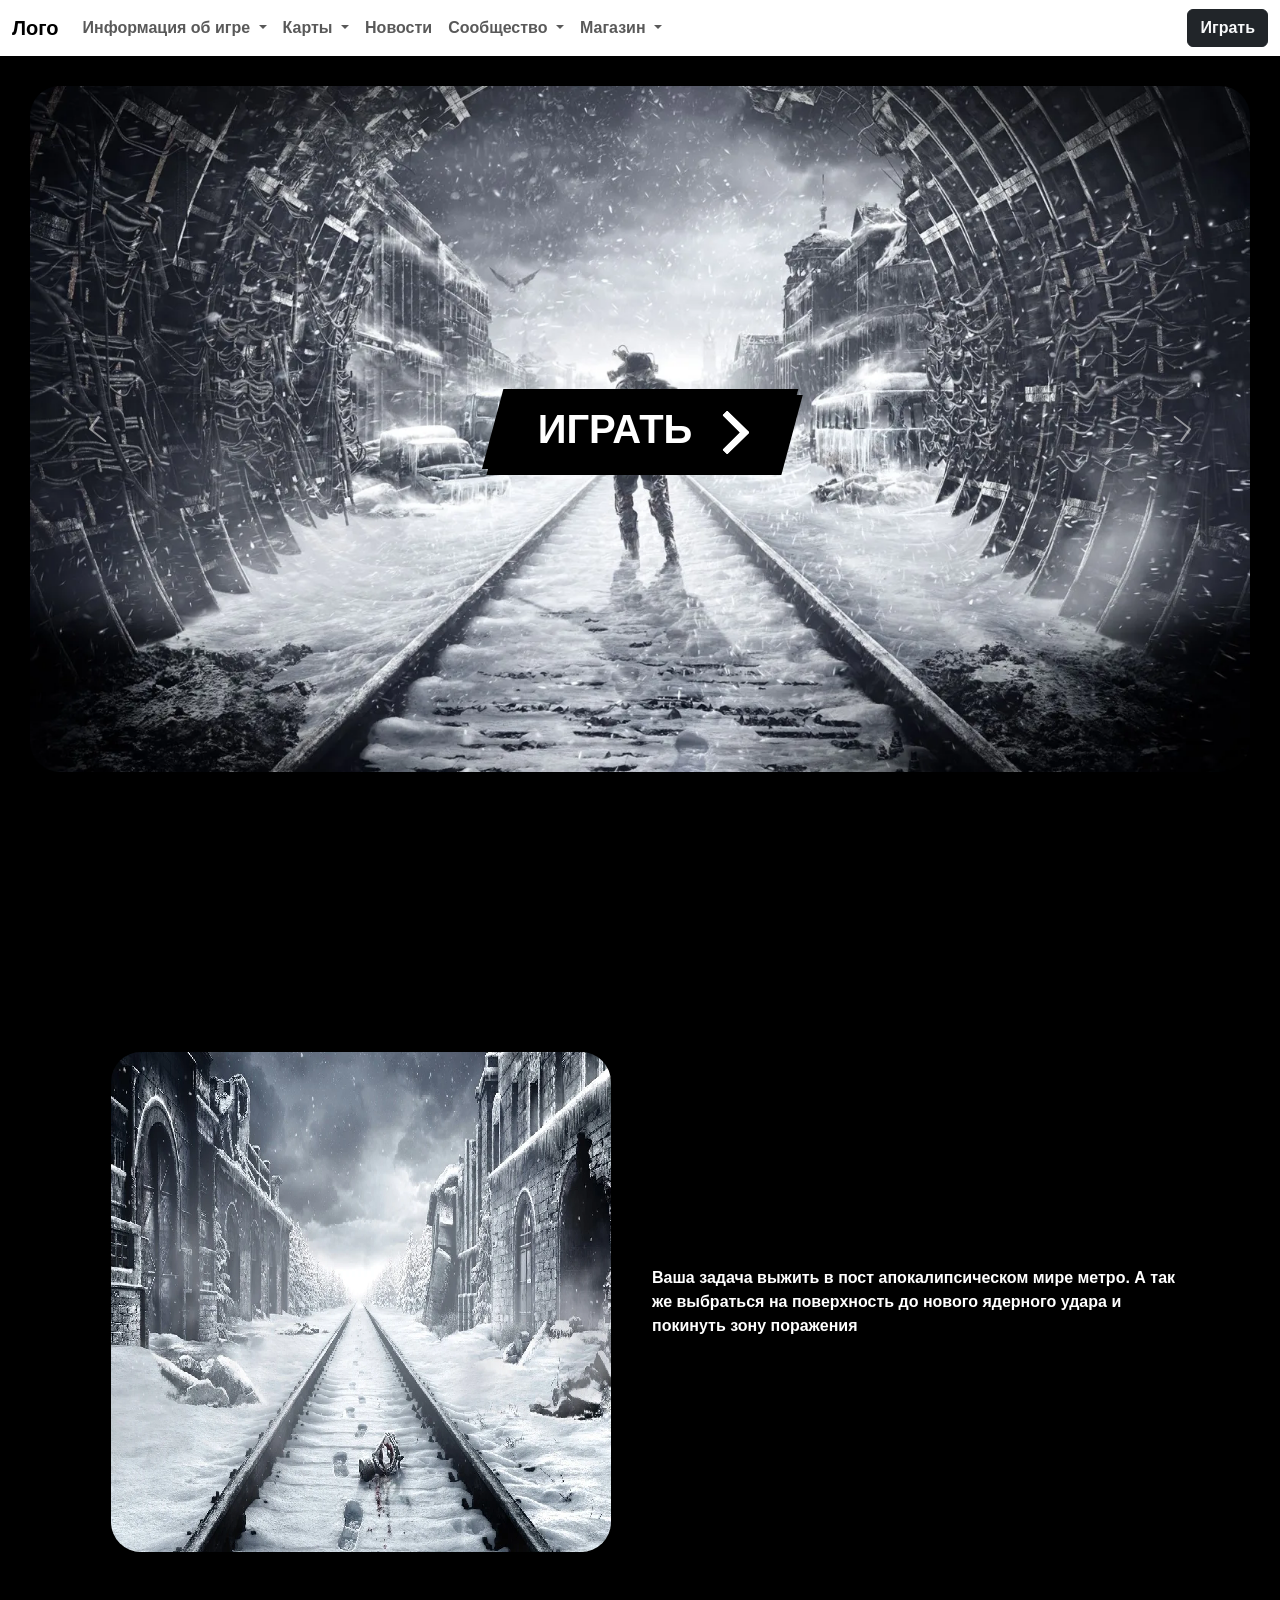
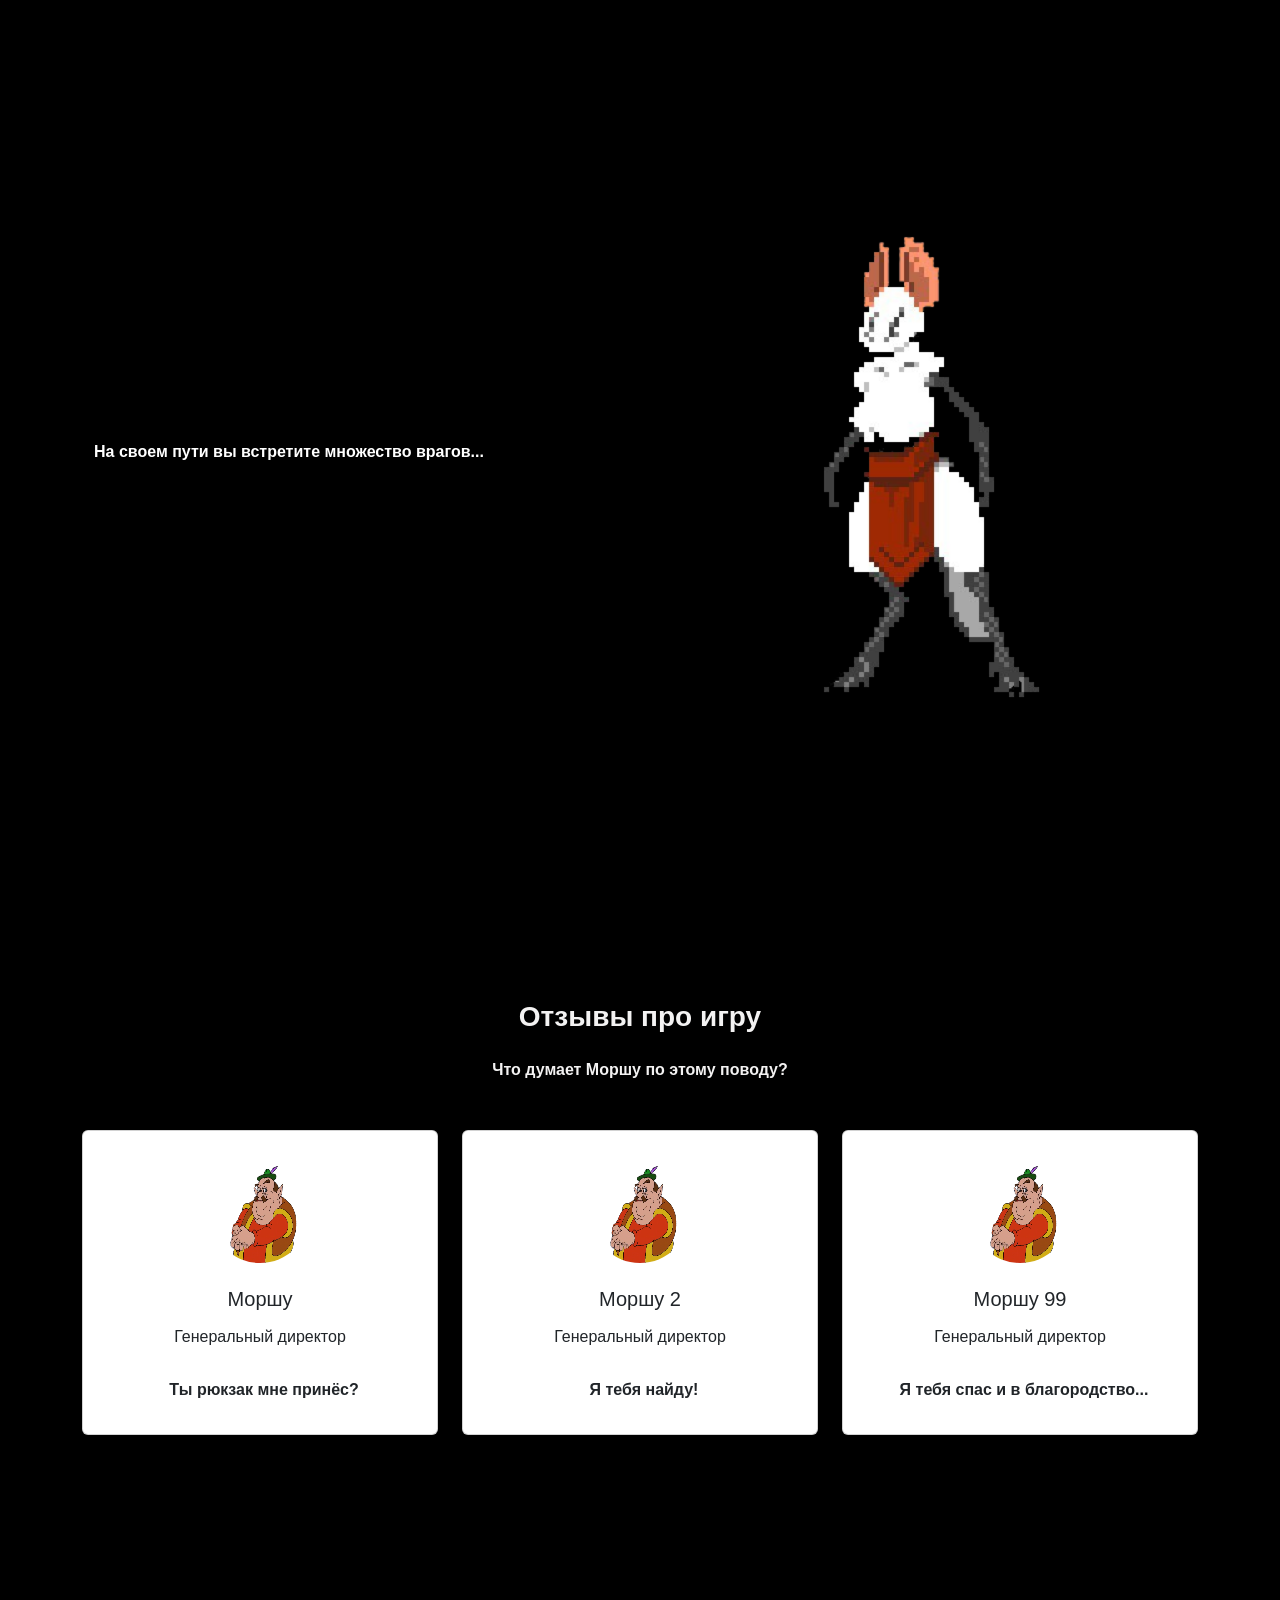
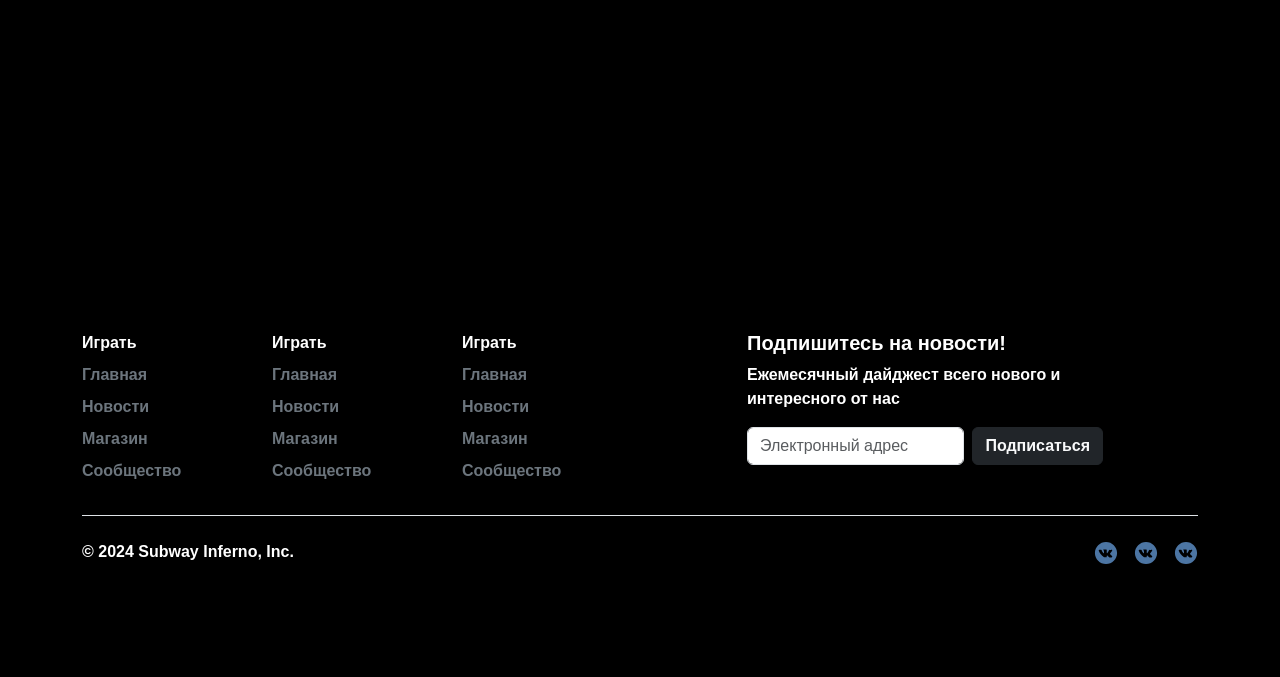
==== index.html @ ea5f03d9 "New Version" ====
<!DOCTYPE html>
<html lang="">

<head>
    <meta charset="UTF-8">
    <meta name="viewport" content="width=device-width, initial-scale=1.0">
    <title>Subway Inferno</title>
    <link rel="stylesheet" href="./styles/bootstrap.min.css">
    <link rel="stylesheet" href="./styles/style.css">
    <link rel="stylesheet" href="./styles/adaptive.css">
</head>

<body>

    <nav class="navbar navbar-expand-lg navbar-light bg-body">
        <div class="container-fluid">
            <a class="navbar-brand" href="./news.html">Лого</a>
            <button class="navbar-toggler" type="button" data-bs-toggle="collapse" data-bs-target="#navbarScroll"
                aria-controls="navbarScroll" aria-expanded="false" aria-label="Toggle navigation">
                <span class="navbar-toggler-icon"></span>
            </button>
            <div class="collapse navbar-collapse" id="navbarScroll">
                <ul class="navbar-nav me-auto my-2 my-lg-0 navbar-nav-scroll" style="--bs-scroll-height: 100px;">

                    <li class="nav-item dropdown">
                        <a class="nav-link dropdown-toggle" href="#" id="navbarScrollingDropdown" role="button"
                            data-bs-toggle="dropdown" aria-expanded="false">
                            Информация об игре
                        </a>
                        <ul class="dropdown-menu" aria-labelledby="navbarScrollingDropdown">
                            <li><a class="dropdown-item" href="#nav-hero">Герои</a></li>
                            <li><a class="dropdown-item" href="./news.html">Описания обновлений</a></li>
                            <li>
                                <hr class="dropdown-divider">
                            </li>
                        </ul>

                    <li class="nav-item dropdown">
                        <a class="nav-link dropdown-toggle" href="#" id="navbarScrollingDropdown" role="button"
                            data-bs-toggle="dropdown" aria-expanded="false">
                            Карты
                        </a>
                        <ul class="dropdown-menu" aria-labelledby="navbarScrollingDropdown">
                            <li><a class="dropdown-item" href="#">В разработке</a></li>
                            <li><a class="dropdown-item" href="#">В разработке</a></li>
                            <li>
                                <hr class="dropdown-divider">
                            </li>
                        </ul>

                    <li class="nav-item">
                        <a class="nav-link" href="./news.html">Новости</a>
                    </li>

                    <li class="nav-item dropdown">
                        <a class="nav-link dropdown-toggle" href="#" id="navbarScrollingDropdown" role="button"
                            data-bs-toggle="dropdown" aria-expanded="false">
                            Сообщество
                        </a>
                        <ul class="dropdown-menu" aria-labelledby="navbarScrollingDropdown">
                            <li><a class="dropdown-item" href="./community.html">Форумы</a></li>
                            <li><a class="dropdown-item" href="./community.html">Рейтинговые таблицы</a></li>
                            <li><a class="dropdown-item" href="./community.html">Пригласи друга</a></li>
                            <li><a class="dropdown-item" href="./community.html">Программа поддержки</a></li>
                            <li>
                                <hr class="dropdown-divider">
                            </li>
                        </ul>

                    <li class="nav-item dropdown">
                        <a class="nav-link dropdown-toggle" href="#" id="navbarScrollingDropdown" role="button"
                            data-bs-toggle="dropdown" aria-expanded="false">
                            Магазин
                        </a>
                        <ul class="dropdown-menu" aria-labelledby="navbarScrollingDropdown">
                            <li><a class="dropdown-item" href="./shop.html">Внутриигровой контент</a></li>
                            <li>
                                <hr class="dropdown-divider">
                            </li>
                            <li><a class="dropdown-item" href="./merch.html">Сувенирная продукция</a></li>
                        </ul>

                    </li>
                </ul>
                <button class="btn btn-dark">
                    <a class="text-light fw-bold" href="./game-main/index.html">Играть</a>
                </button>
            </div>
        </div>
    </nav>

    <section>
        <div id="carouselExampleInterval" class="carousel slide" data-bs-ride="carousel">
            <div class="carousel-inner">
                <div class="carousel-item active" data-bs-interval="5000">
                    <img src="/images/1.webp" class="spaces-for-carousel d-block w-100" alt="...">
                </div>
                <div class="carousel-item" data-bs-interval="5000">
                    <img src="/images/2.webp" class="spaces-for-carousel d-block w-100" alt="...">
                </div>
            </div>
            <div class="wrapper">
                <a class="cta" href="./game-main/index.html">
                    <span>ИГРАТЬ</span>
                    <span>
                        <svg width="66px" height="43px" viewBox="0 0 66 43" version="1.1"
                            xmlns="http://www.w3.org/2000/svg" xmlns:xlink="http://www.w3.org/1999/xlink">
                            <g id="arrow" stroke="none" stroke-width="1" fill="none" fill-rule="evenodd">
                                <path class="one"
                                    d="M40.1543933,3.89485454 L43.9763149,0.139296592 C44.1708311,-0.0518420739 44.4826329,-0.0518571125 44.6771675,0.139262789 L65.6916134,20.7848311 C66.0855801,21.1718824 66.0911863,21.8050225 65.704135,22.1989893 C65.7000188,22.2031791 65.6958657,22.2073326 65.6916762,22.2114492 L44.677098,42.8607841 C44.4825957,43.0519059 44.1708242,43.0519358 43.9762853,42.8608513 L40.1545186,39.1069479 C39.9575152,38.9134427 39.9546793,38.5968729 40.1481845,38.3998695 C40.1502893,38.3977268 40.1524132,38.395603 40.1545562,38.3934985 L56.9937789,21.8567812 C57.1908028,21.6632968 57.193672,21.3467273 57.0001876,21.1497035 C56.9980647,21.1475418 56.9959223,21.1453995 56.9937605,21.1432767 L40.1545208,4.60825197 C39.9574869,4.41477773 39.9546013,4.09820839 40.1480756,3.90117456 C40.1501626,3.89904911 40.1522686,3.89694235 40.1543933,3.89485454 Z"
                                    fill="#FFFFFF"></path>
                                <path class="two"
                                    d="M20.1543933,3.89485454 L23.9763149,0.139296592 C24.1708311,-0.0518420739 24.4826329,-0.0518571125 24.6771675,0.139262789 L45.6916134,20.7848311 C46.0855801,21.1718824 46.0911863,21.8050225 45.704135,22.1989893 C45.7000188,22.2031791 45.6958657,22.2073326 45.6916762,22.2114492 L24.677098,42.8607841 C24.4825957,43.0519059 24.1708242,43.0519358 23.9762853,42.8608513 L20.1545186,39.1069479 C19.9575152,38.9134427 19.9546793,38.5968729 20.1481845,38.3998695 C20.1502893,38.3977268 20.1524132,38.395603 20.1545562,38.3934985 L36.9937789,21.8567812 C37.1908028,21.6632968 37.193672,21.3467273 37.0001876,21.1497035 C36.9980647,21.1475418 36.9959223,21.1453995 36.9937605,21.1432767 L20.1545208,4.60825197 C19.9574869,4.41477773 19.9546013,4.09820839 20.1480756,3.90117456 C20.1501626,3.89904911 20.1522686,3.89694235 20.1543933,3.89485454 Z"
                                    fill="#FFFFFF"></path>
                                <path class="three"
                                    d="M0.154393339,3.89485454 L3.97631488,0.139296592 C4.17083111,-0.0518420739 4.48263286,-0.0518571125 4.67716753,0.139262789 L25.6916134,20.7848311 C26.0855801,21.1718824 26.0911863,21.8050225 25.704135,22.1989893 C25.7000188,22.2031791 25.6958657,22.2073326 25.6916762,22.2114492 L4.67709797,42.8607841 C4.48259567,43.0519059 4.17082418,43.0519358 3.97628526,42.8608513 L0.154518591,39.1069479 C-0.0424848215,38.9134427 -0.0453206733,38.5968729 0.148184538,38.3998695 C0.150289256,38.3977268 0.152413239,38.395603 0.154556228,38.3934985 L16.9937789,21.8567812 C17.1908028,21.6632968 17.193672,21.3467273 17.0001876,21.1497035 C16.9980647,21.1475418 16.9959223,21.1453995 16.9937605,21.1432767 L0.15452076,4.60825197 C-0.0425130651,4.41477773 -0.0453986756,4.09820839 0.148075568,3.90117456 C0.150162624,3.89904911 0.152268631,3.89694235 0.154393339,3.89485454 Z"
                                    fill="#FFFFFF"></path>
                            </g>
                        </svg>
                    </span>
                </a>
            </div>
            <button class="carousel-control-prev" type="button" data-bs-target="#carouselExampleInterval"
                data-bs-slide="prev">
                <span class="carousel-control-prev-icon" aria-hidden="true"></span>
                <span class="visually-hidden">Previous</span>
            </button>
            <button class="carousel-control-next" type="button" data-bs-target="#carouselExampleInterval"
                data-bs-slide="next">
                <span class="carousel-control-next-icon" aria-hidden="true"></span>
                <span class="visually-hidden">Next</span>
            </button>
        </div>
    </section>

    <section id="my-block-info">
        <div class="container">

            <div class="row">
                <div class="col-md-6 col-sm-12">
                    <div class="block-info">
                        <img src="images/2.webp" style="image-rendering: pixelated;">
                    </div>
                </div>
                <div class="col-md-6 col-sm-12 d-flex align-items-center">
                    <div id="nav-hero" class="block-info-text">
                        Ваша задача выжить в пост апокалипсическом мире метро. А так же выбраться на поверхность до
                        нового ядерного
                        удара и покинуть зону поражения
                    </div>
                </div>
            </div>

            <div class="row">
                <div class="col-md-6 col-sm-12 d-flex align-items-center">
                    <div class="block-info-text">
                        На своем пути вы встретите множество врагов...
                    </div>
                </div>
                <div class="col-md-6 col-sm-12">
                    <div class="block-info">
                        <img src="images/rat.svg" style="image-rendering: pixelated;">
                    </div>
                </div>
            </div>

        </div>
    </section>

    <!-- <div class="border-top"></div> -->

    <section style="color: #f3f2f2; background-color: #000;" class="my-reviews">
        <div class="container py-5">
          <div class="row d-flex justify-content-center">
            <div class="col-md-10 col-xl-8 text-center">
              <h3 class="fw-bold mb-4">Отзывы про игру</h3>
              <p class="mb-4 pb-2 mb-md-5 pb-md-0">
                Что думает Моршу по этому поводу?
              </p>
            </div>
          </div>
      
          <div class="row text-center">
            <div class="col-md-4 mb-4 mb-md-0">
              <div class="card">
                <div class="card-body py-4 mt-2">
                  <div class="d-flex justify-content-center mb-4">
                    <img src="/game-main/Images/Morshu.png" style="image-rendering: pixelated;"
                      class="rounded-circle shadow-1-strong" width="100" height="100" />
                  </div>
                  <h5 class="font-weight-bold">Моршу</h5>
                  <h6 class="font-weight-bold my-3">Генеральный директор</h6>
                  <ul class="list-unstyled d-flex justify-content-center">
                    <li>
                      <i class="fas fa-star fa-sm text-info"></i>
                    </li>
                    <li>
                      <i class="fas fa-star fa-sm text-info"></i>
                    </li>
                    <li>
                      <i class="fas fa-star fa-sm text-info"></i>
                    </li>
                    <li>
                      <i class="fas fa-star fa-sm text-info"></i>
                    </li>
                    <li>
                      <i class="fas fa-star-half-alt fa-sm text-info"></i>
                    </li>
                  </ul>
                  <p class="mb-2">
                    <i class="fas fa-quote-left pe-2"></i>Ты рюкзак мне принёс?
                  </p>
                </div>
              </div>
            </div>
            <div class="col-md-4 mb-4 mb-md-0">
              <div class="card">
                <div class="card-body py-4 mt-2">
                  <div class="d-flex justify-content-center mb-4">
                    <img src="/game-main/Images/Morshu.png" style="image-rendering: pixelated;"
                      class="rounded-circle shadow-1-strong" width="100" height="100" />
                  </div>
                  <h5 class="font-weight-bold">Моршу 2</h5>
                  <h6 class="font-weight-bold my-3">Генеральный директор</h6>
                  <ul class="list-unstyled d-flex justify-content-center">
                    <li>
                      <i class="fas fa-star fa-sm text-info"></i>
                    </li>
                    <li>
                      <i class="fas fa-star fa-sm text-info"></i>
                    </li>
                    <li>
                      <i class="fas fa-star fa-sm text-info"></i>
                    </li>
                    <li>
                      <i class="fas fa-star fa-sm text-info"></i>
                    </li>
                    <li>
                      <i class="fas fa-star fa-sm text-info"></i>
                    </li>
                  </ul>
                  <p class="mb-2">
                    <i class="fas fa-quote-left pe-2"></i>Я тебя найду!
                  </p>
                </div>
              </div>
            </div>
            <div class="col-md-4 mb-0">
              <div class="card">
                <div class="card-body py-4 mt-2">
                  <div class="d-flex justify-content-center mb-4">
                    <img src="/game-main/Images/Morshu.png" style="image-rendering: pixelated;"
                      class="rounded-circle shadow-1-strong" width="100" height="100" />
                  </div>
                  <h5 class="font-weight-bold">Моршу 99</h5>
                  <h6 class="font-weight-bold my-3">Генеральный директор</h6>
                  <ul class="list-unstyled d-flex justify-content-center">
                    <li>
                      <i class="fas fa-star fa-sm text-info"></i>
                    </li>
                    <li>
                      <i class="fas fa-star fa-sm text-info"></i>
                    </li>
                    <li>
                      <i class="fas fa-star fa-sm text-info"></i>
                    </li>
                    <li>
                      <i class="fas fa-star fa-sm text-info"></i>
                    </li>
                    <li>
                      <i class="far fa-star fa-sm text-info"></i>
                    </li>
                  </ul>
                  <p class="mb-2">
                    <i class="fas fa-quote-left pe-2"></i>Я тебя спас и в благородство...
                  </p>
                </div>
              </div>
            </div>
          </div>
        </div>
      </section>

      <div class="container">
        <footer class="py-5">
          <div class="row">
            <div class="col-2">
              <ul class="nav flex-column">
                <li class="nav-item mb-2"><a href="#" class="fw-bold white-text">Играть</a></li>
                <li class="nav-item mb-2"><a href="#" class="fw-bold gray-text">Главная</a></li>
                <li class="nav-item mb-2"><a href="#" class="fw-bold gray-text">Новости</a></li>
                <li class="nav-item mb-2"><a href="#" class="fw-bold gray-text">Магазин</a></li>
                <li class="nav-item mb-2"><a href="#" class="fw-bold gray-text">Сообщество</a></li>
              </ul>
            </div>
      
            <div class="col-2">
              <ul class="nav flex-column">
                <li class="nav-item mb-2"><a href="#" class="fw-bold white-text">Играть</a></li>
                <li class="nav-item mb-2"><a href="#" class="fw-bold gray-text">Главная</a></li>
                <li class="nav-item mb-2"><a href="#" class="fw-bold gray-text">Новости</a></li>
                <li class="nav-item mb-2"><a href="#" class="fw-bold gray-text">Магазин</a></li>
                <li class="nav-item mb-2"><a href="#" class="fw-bold gray-text">Сообщество</a></li>
              </ul>
            </div>
      
            <div class="col-2">
              <ul class="nav flex-column">
                <li class="nav-item mb-2"><a href="#" class="fw-bold white-text">Играть</a></li>
                <li class="nav-item mb-2"><a href="#" class="fw-bold gray-text">Главная</a></li>
                <li class="nav-item mb-2"><a href="#" class="fw-bold gray-text">Новости</a></li>
                <li class="nav-item mb-2"><a href="#" class="fw-bold gray-text">Магазин</a></li>
                <li class="nav-item mb-2"><a href="#" class="fw-bold gray-text">Сообщество</a></li>
              </ul>
            </div>
      
            <div class="col-4 offset-1">
              <form>
                <h5 class="fw-bold">Подпишитесь на новости!</h5>
                <p>Ежемесячный дайджест всего нового и интересного от нас</p>
                <div class="d-flex w-100 gap-2">
                  <label for="newsletter1" class="visually-hidden">Электронный адрес</label>
                  <input id="newsletter1" type="text" class="form-control" placeholder="Электронный адрес">
                  <button class="btn btn-dark">
                    <a class="text-light fw-bold" href="#">Подписаться</a>
                </button>
                </div>
              </form>
            </div>
          </div>
      
          <div class="d-flex justify-content-between py-4 my-4 border-top">
            <p>© 2024 Subway Inferno, Inc.</p>
            <ul class="list-unstyled d-flex">
                <li class="ms-3">
                    <a class="link" href="#">
                      <img src="/images/vk-ico.svg" width="24px" height="24px">
                    </a>
                </li>
                <li class="ms-3">
                    <a class="link" href="#">
                      <img src="/images/vk-ico.svg" width="24px" height="24px">
                    </a>
                </li>
                <li class="ms-3">
                    <a class="link" href="#">
                      <img src="/images/vk-ico.svg" width="24px" height="24px">
                    </a>
                </li>
            </ul>
          </div>
        </footer>
      </div>

    <script src="./scripts/bootstrap.bundle.min.js"></script>
</body>

</html>
---- styles/style.css ----
body {
    font-family: 'Roboto', sans-serif;
    font-weight: 600;
    background-color: #000;
    color: #fff;

    margin: 0;
    padding: 0;
}

.spaces-for-carousel {
    padding: 30px;
    border-radius: 60px;
}

.block-info {
    display: flex;
    align-items: center;
    justify-content: center;
}

.block-info>img {
    display: block;
    border-radius: 30px;
    width: 500px;
    height: 500px;
}

#my-block-info .row {
    margin: 250px 0;
}

a {
    text-decoration: none;
}

.my-reviews {
    margin-top: 50px;
    margin-bottom: 400px;
}

.white-text {
    color: #fff;
}

.gray-text {
    color: #6C757D;
}

/* BUTTON ON CAROUSEL */

@import url('https://fonts.googleapis.com/css?family=Poppins:900i');

* {
    box-sizing: border-box;
}

.wrapper {
    position: absolute;
    top: 50%;
    left: 50%;
    transform: translate(-50%, -50%);
    z-index: 10;
    /* Убедитесь, что кнопка находится поверх изображений */
}

.cta {
    display: flex;
    padding: 10px 45px;
    text-decoration: none;
    font-family: 'Poppins', sans-serif;
    font-size: 40px;
    color: white;
    background: #000;
    transition: 1s;
    box-shadow: 6px 6px 0 black;
    transform: skewX(-15deg);
}

.cta:focus {
    outline: none;
}

.cta:hover {
    transition: 0.5s;
    box-shadow: 10px 10px 0 #FBC638;
}

.cta span:nth-child(2) {
    transition: 0.5s;
    margin-right: 0px;
}

.cta:hover span:nth-child(2) {
    transition: 0.5s;
    margin-right: 45px;
}

span {
    transform: skewX(15deg)
}

span:nth-child(2) {
    width: 20px;
    margin-left: 30px;
    position: relative;
    top: 12%;
}

/**************SVG****************/

path.one {
    transition: 0.4s;
    transform: translateX(-60%);
}

path.two {
    transition: 0.5s;
    transform: translateX(-30%);
}

.cta:hover path.three {
    animation: color_anim 1s infinite 0.2s;
}

.cta:hover path.one {
    transform: translateX(0%);
    animation: color_anim 1s infinite 0.6s;
}

.cta:hover path.two {
    transform: translateX(0%);
    animation: color_anim 1s infinite 0.4s;
}

/* SVG animations */

@keyframes color_anim {
    0% {
        fill: white;
    }

    50% {
        fill: #FBC638;
    }

    100% {
        fill: white;
    }
}
---- styles/adaptive.css ----
@media (max-width: 1200px) {
    .block-info>img {
        width: 400px;
        height: 400px;
    }
}

@media (max-width: 1000px) {
    .block-info>img {
        width: 300px;
        height: 300px;
    }
}

@media (max-width: 767px) {
    .block-info-text {
        margin: 20px;
    }

    #my-block-info .row {
        margin: 0;
    }

    .cta {
        font-size: 20px;
        /* Уменьшаем размер шрифта на 50% */
        padding: 5px 22.5px;
        /* Уменьшаем отступы на 50% */
    }

    .cta span:nth-child(2) {
        margin-left: 15px;
        /* Уменьшаем отступ слева на 50% */
    }

    .my-img {
        margin: 50px;
    }
}
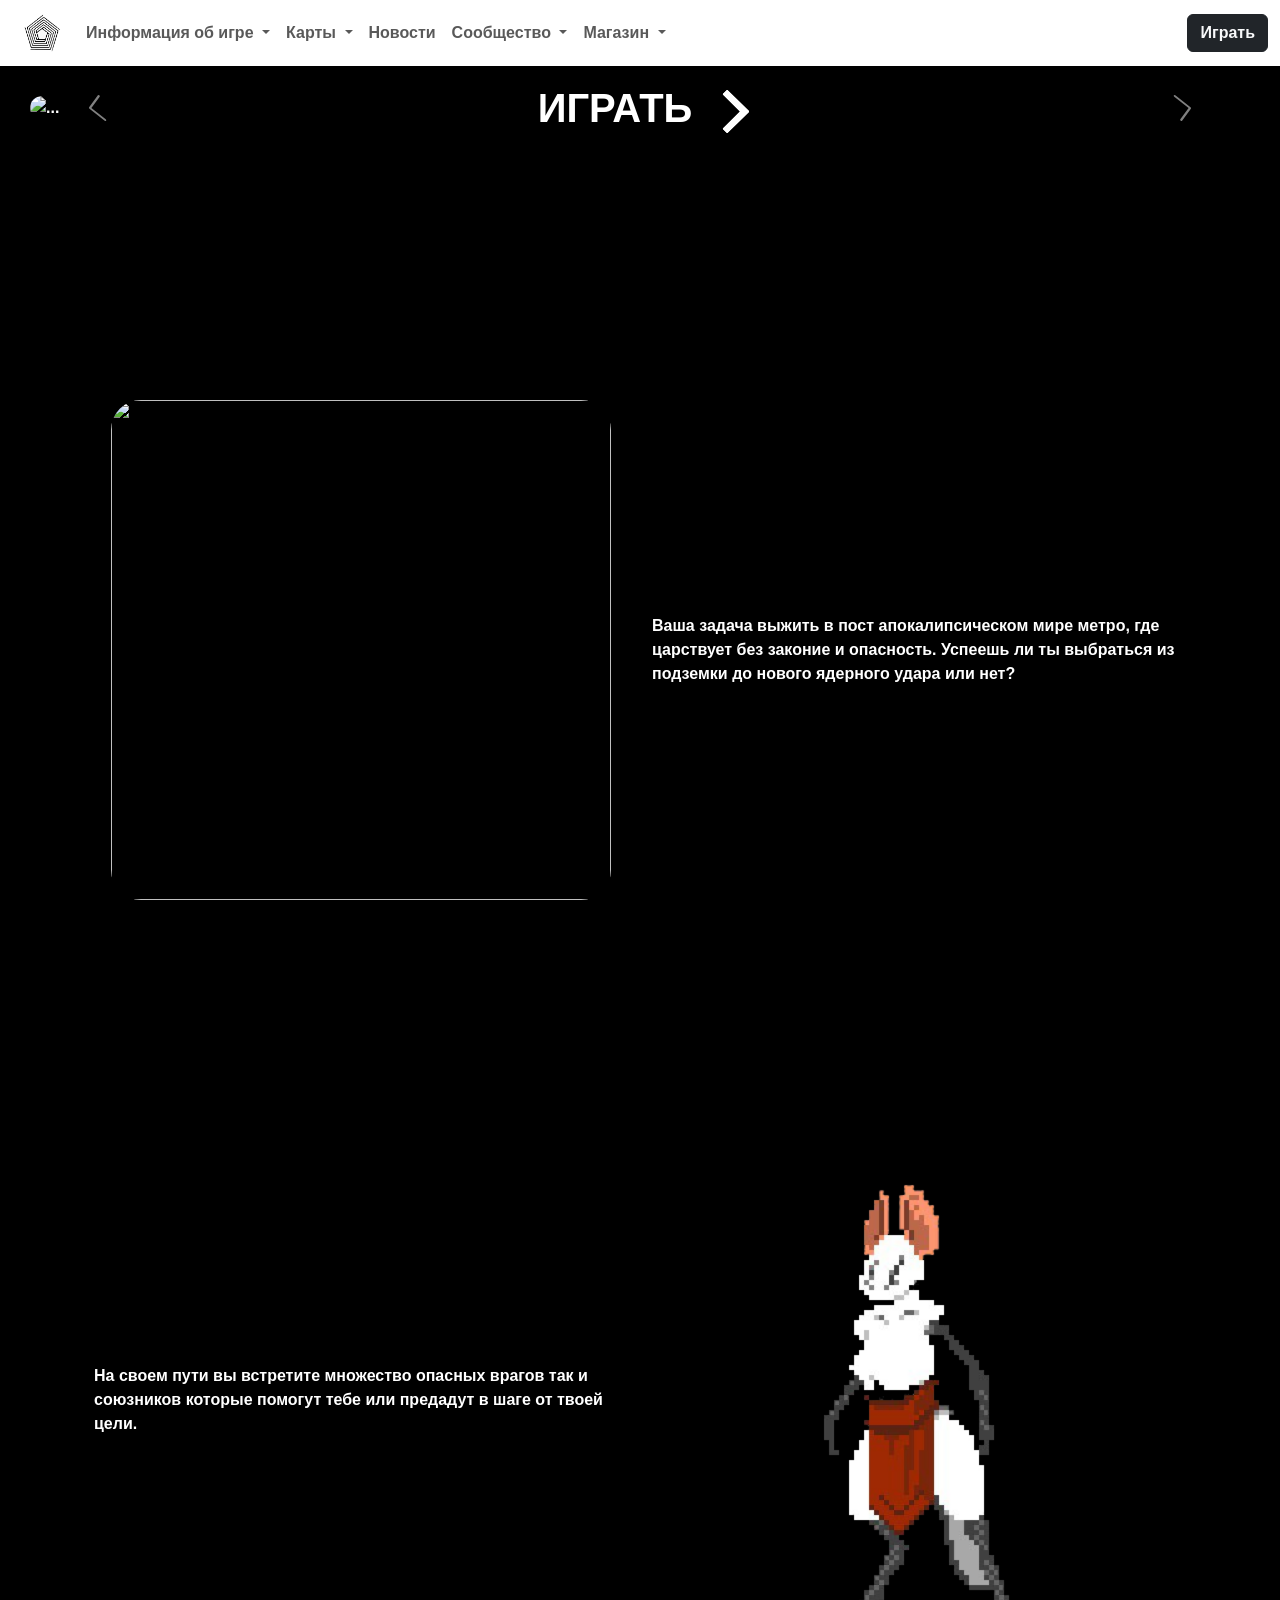
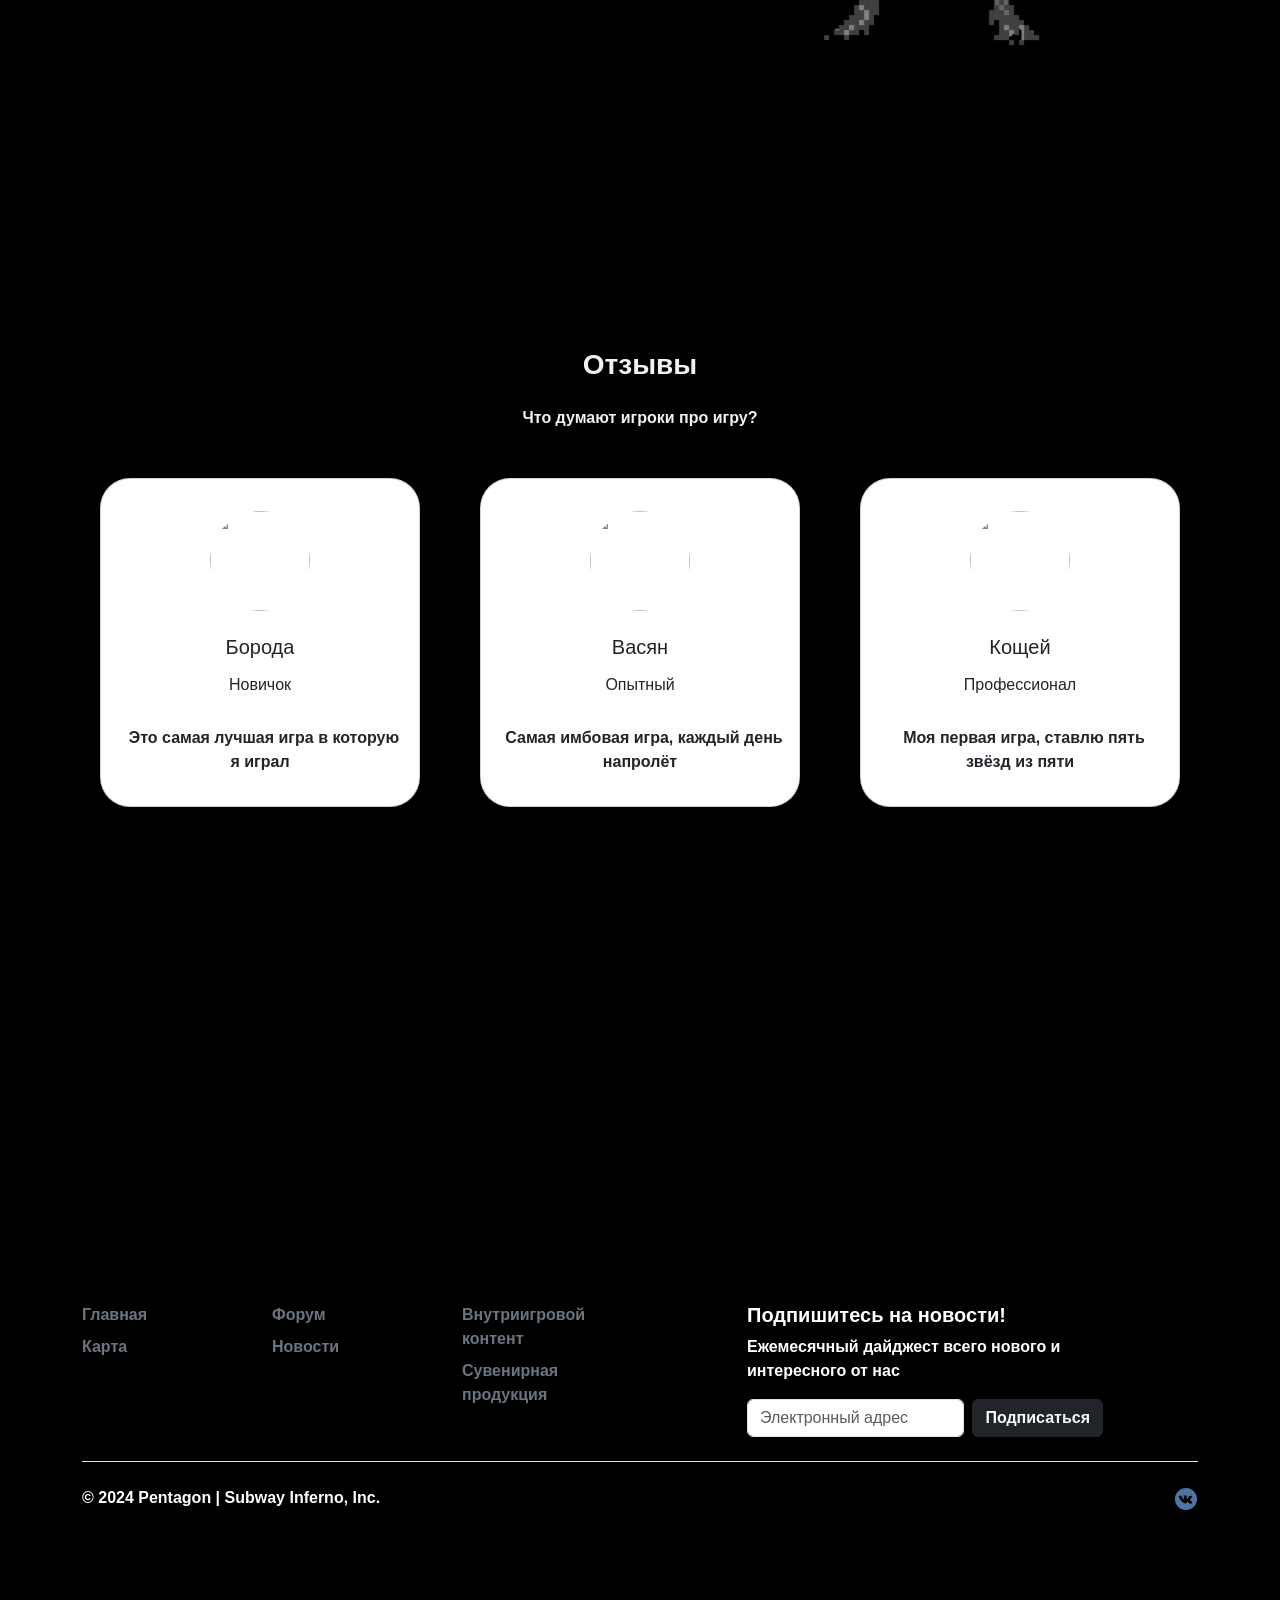
==== commit 04d5e351: "The site has been improved" ====
--- a/index.html
+++ b/index.html
@@ -1,20 +1,26 @@
 <!DOCTYPE html>
-<html lang="">
+<html lang="ru">
 
 <head>
     <meta charset="UTF-8">
     <meta name="viewport" content="width=device-width, initial-scale=1.0">
-    <title>Subway Inferno</title>
+    <title>Pentagon | Subway Inferno</title>
     <link rel="stylesheet" href="./styles/bootstrap.min.css">
     <link rel="stylesheet" href="./styles/style.css">
     <link rel="stylesheet" href="./styles/adaptive.css">
+
+    <link rel="apple-touch-icon" sizes="180x180" href="images/favi/apple-touch-icon.png">
+    <link rel="icon" type="image/png" sizes="32x32" href="images/favi/favicon-32x32.png">
+    <link rel="icon" type="image/png" sizes="16x16" href="images/favi/favicon-16x16.png">
+    <link rel="manifest" href="images/favi/site.webmanifest">
 </head>
 
 <body>
-
     <nav class="navbar navbar-expand-lg navbar-light bg-body">
         <div class="container-fluid">
-            <a class="navbar-brand" href="./news.html">Лого</a>
+            <a class="navbar-brand" href="./index.html">
+              <img src="/images/logo.png" width="40px" height="40px" class="my-logo">
+            </a>
             <button class="navbar-toggler" type="button" data-bs-toggle="collapse" data-bs-target="#navbarScroll"
                 aria-controls="navbarScroll" aria-expanded="false" aria-label="Toggle navigation">
                 <span class="navbar-toggler-icon"></span>
@@ -28,7 +34,7 @@
                             Информация об игре
                         </a>
                         <ul class="dropdown-menu" aria-labelledby="navbarScrollingDropdown">
-                            <li><a class="dropdown-item" href="#nav-hero">Герои</a></li>
+                          <li><a class="dropdown-item" href="./index.html#nav-hero">Герои</a></li>
                             <li><a class="dropdown-item" href="./news.html">Описания обновлений</a></li>
                             <li>
                                 <hr class="dropdown-divider">
@@ -41,8 +47,7 @@
                             Карты
                         </a>
                         <ul class="dropdown-menu" aria-labelledby="navbarScrollingDropdown">
-                            <li><a class="dropdown-item" href="#">В разработке</a></li>
-                            <li><a class="dropdown-item" href="#">В разработке</a></li>
+                            <li><a class="dropdown-item" href="./maps.html">Локация метро</a></li>
                             <li>
                                 <hr class="dropdown-divider">
                             </li>
@@ -58,10 +63,10 @@
                             Сообщество
                         </a>
                         <ul class="dropdown-menu" aria-labelledby="navbarScrollingDropdown">
-                            <li><a class="dropdown-item" href="./community.html">Форумы</a></li>
-                            <li><a class="dropdown-item" href="./community.html">Рейтинговые таблицы</a></li>
-                            <li><a class="dropdown-item" href="./community.html">Пригласи друга</a></li>
-                            <li><a class="dropdown-item" href="./community.html">Программа поддержки</a></li>
+                            <li><a class="dropdown-item" href="./forum.html">Форумы</a></li>
+                            <li><a class="dropdown-item" href="./tables.html">Рейтинговые таблицы</a></li>
+                            <li><a class="dropdown-item" href="./invited.html">Пригласи друга</a></li>
+                            <li><a class="dropdown-item" href="./loyalty.html">Программа поддержки</a></li>
                             <li>
                                 <hr class="dropdown-divider">
                             </li>
@@ -93,10 +98,10 @@
         <div id="carouselExampleInterval" class="carousel slide" data-bs-ride="carousel">
             <div class="carousel-inner">
                 <div class="carousel-item active" data-bs-interval="5000">
-                    <img src="/images/1.webp" class="spaces-for-carousel d-block w-100" alt="...">
+                    <img src="images/1.png" class="spaces-for-carousel d-block w-100" alt="...">
                 </div>
                 <div class="carousel-item" data-bs-interval="5000">
-                    <img src="/images/2.webp" class="spaces-for-carousel d-block w-100" alt="...">
+                    <img src="images/2.png" class="spaces-for-carousel d-block w-100" alt="...">
                 </div>
             </div>
             <div class="wrapper">
@@ -135,18 +140,15 @@
 
     <section id="my-block-info">
         <div class="container">
-
             <div class="row">
                 <div class="col-md-6 col-sm-12">
                     <div class="block-info">
-                        <img src="images/2.webp" style="image-rendering: pixelated;">
+                        <img src="images/2.png" style="image-rendering: pixelated;">
                     </div>
                 </div>
                 <div class="col-md-6 col-sm-12 d-flex align-items-center">
                     <div id="nav-hero" class="block-info-text">
-                        Ваша задача выжить в пост апокалипсическом мире метро. А так же выбраться на поверхность до
-                        нового ядерного
-                        удара и покинуть зону поражения
+                        Ваша задача выжить в пост апокалипсическом мире метро, где царствует без законие и опасность. Успеешь ли ты выбраться из подземки до нового ядерного удара или нет? 
                     </div>
                 </div>
             </div>
@@ -154,7 +156,7 @@
             <div class="row">
                 <div class="col-md-6 col-sm-12 d-flex align-items-center">
                     <div class="block-info-text">
-                        На своем пути вы встретите множество врагов...
+                        На своем пути вы встретите множество опасных врагов так и союзников которые помогут тебе или предадут в шаге от твоей цели.
                     </div>
                 </div>
                 <div class="col-md-6 col-sm-12">
@@ -167,162 +169,150 @@
         </div>
     </section>
 
-    <!-- <div class="border-top"></div> -->
-
     <section style="color: #f3f2f2; background-color: #000;" class="my-reviews">
-        <div class="container py-5">
-          <div class="row d-flex justify-content-center">
-            <div class="col-md-10 col-xl-8 text-center">
-              <h3 class="fw-bold mb-4">Отзывы про игру</h3>
-              <p class="mb-4 pb-2 mb-md-5 pb-md-0">
-                Что думает Моршу по этому поводу?
-              </p>
-            </div>
-          </div>
-      
-          <div class="row text-center">
-            <div class="col-md-4 mb-4 mb-md-0">
-              <div class="card">
-                <div class="card-body py-4 mt-2">
-                  <div class="d-flex justify-content-center mb-4">
-                    <img src="/game-main/Images/Morshu.png" style="image-rendering: pixelated;"
-                      class="rounded-circle shadow-1-strong" width="100" height="100" />
-                  </div>
-                  <h5 class="font-weight-bold">Моршу</h5>
-                  <h6 class="font-weight-bold my-3">Генеральный директор</h6>
-                  <ul class="list-unstyled d-flex justify-content-center">
-                    <li>
-                      <i class="fas fa-star fa-sm text-info"></i>
-                    </li>
-                    <li>
-                      <i class="fas fa-star fa-sm text-info"></i>
-                    </li>
-                    <li>
-                      <i class="fas fa-star fa-sm text-info"></i>
-                    </li>
-                    <li>
-                      <i class="fas fa-star fa-sm text-info"></i>
-                    </li>
-                    <li>
-                      <i class="fas fa-star-half-alt fa-sm text-info"></i>
-                    </li>
-                  </ul>
-                  <p class="mb-2">
-                    <i class="fas fa-quote-left pe-2"></i>Ты рюкзак мне принёс?
-                  </p>
-                </div>
+      <div class="container py-5">
+        <div class="row d-flex justify-content-center">
+          <div class="col-md-10 col-xl-8 text-center">
+            <h3 class="fw-bold mb-4">Отзывы</h3>
+            <p class="mb-4 pb-2 mb-md-5 pb-md-0">
+              Что думают игроки про игру?
+            </p>
+          </div>
+        </div>
+        <div class="row text-center">
+          <div class="col-md-4 mb-4 mb-md-0">
+            <div class="card my-card mx-auto">
+              <div class="card-body py-4 mt-2">
+                <div class="d-flex justify-content-center mb-4">
+                  <img src="images/spalker-3.png"
+                    class="rounded-circle shadow-1-strong" width="100" height="100" />
+                </div>
+                <h5 class="font-weight-bold">Борода</h5>
+                <h6 class="font-weight-bold my-3">Новичок</h6>
+                <ul class="list-unstyled d-flex justify-content-center">
+                  <li>
+                    <i class="fas fa-star fa-sm text-info"></i>
+                  </li>
+                  <li>
+                    <i class="fas fa-star fa-sm text-info"></i>
+                  </li>
+                  <li>
+                    <i class="fas fa-star fa-sm text-info"></i>
+                  </li>
+                  <li>
+                    <i class="fas fa-star fa-sm text-info"></i>
+                  </li>
+                  <li>
+                    <i class="fas fa-star-half-alt fa-sm text-info"></i>
+                  </li>
+                </ul>
+                <p class="mb-2">
+                  <i class="fas fa-quote-left pe-2"></i>Это самая лучшая игра в которую я играл
+                </p>
               </div>
             </div>
-            <div class="col-md-4 mb-4 mb-md-0">
-              <div class="card">
-                <div class="card-body py-4 mt-2">
-                  <div class="d-flex justify-content-center mb-4">
-                    <img src="/game-main/Images/Morshu.png" style="image-rendering: pixelated;"
-                      class="rounded-circle shadow-1-strong" width="100" height="100" />
-                  </div>
-                  <h5 class="font-weight-bold">Моршу 2</h5>
-                  <h6 class="font-weight-bold my-3">Генеральный директор</h6>
-                  <ul class="list-unstyled d-flex justify-content-center">
-                    <li>
-                      <i class="fas fa-star fa-sm text-info"></i>
-                    </li>
-                    <li>
-                      <i class="fas fa-star fa-sm text-info"></i>
-                    </li>
-                    <li>
-                      <i class="fas fa-star fa-sm text-info"></i>
-                    </li>
-                    <li>
-                      <i class="fas fa-star fa-sm text-info"></i>
-                    </li>
-                    <li>
-                      <i class="fas fa-star fa-sm text-info"></i>
-                    </li>
-                  </ul>
-                  <p class="mb-2">
-                    <i class="fas fa-quote-left pe-2"></i>Я тебя найду!
-                  </p>
-                </div>
+          </div>
+          <div class="col-md-4 mb-4 mb-md-0">
+            <div class="card my-card mx-auto">
+              <div class="card-body py-4 mt-2">
+                <div class="d-flex justify-content-center mb-4">
+                  <img src="images/spalker-1.png"
+                    class="rounded-circle shadow-1-strong" width="100" height="100" />
+                </div>
+                <h5 class="font-weight-bold">Васян</h5>
+                <h6 class="font-weight-bold my-3">Опытный</h6>
+                <ul class="list-unstyled d-flex justify-content-center">
+                  <li>
+                    <i class="fas fa-star fa-sm text-info"></i>
+                  </li>
+                  <li>
+                    <i class="fas fa-star fa-sm text-info"></i>
+                  </li>
+                  <li>
+                    <i class="fas fa-star fa-sm text-info"></i>
+                  </li>
+                  <li>
+                    <i class="fas fa-star fa-sm text-info"></i>
+                  </li>
+                  <li>
+                    <i class="fas fa-star fa-sm text-info"></i>
+                  </li>
+                </ul>
+                <p class="mb-2">
+                  <i class="fas fa-quote-left pe-2"></i>Самая имбовая игра, каждый день напролёт
+                </p>
               </div>
             </div>
-            <div class="col-md-4 mb-0">
-              <div class="card">
-                <div class="card-body py-4 mt-2">
-                  <div class="d-flex justify-content-center mb-4">
-                    <img src="/game-main/Images/Morshu.png" style="image-rendering: pixelated;"
-                      class="rounded-circle shadow-1-strong" width="100" height="100" />
-                  </div>
-                  <h5 class="font-weight-bold">Моршу 99</h5>
-                  <h6 class="font-weight-bold my-3">Генеральный директор</h6>
-                  <ul class="list-unstyled d-flex justify-content-center">
-                    <li>
-                      <i class="fas fa-star fa-sm text-info"></i>
-                    </li>
-                    <li>
-                      <i class="fas fa-star fa-sm text-info"></i>
-                    </li>
-                    <li>
-                      <i class="fas fa-star fa-sm text-info"></i>
-                    </li>
-                    <li>
-                      <i class="fas fa-star fa-sm text-info"></i>
-                    </li>
-                    <li>
-                      <i class="far fa-star fa-sm text-info"></i>
-                    </li>
-                  </ul>
-                  <p class="mb-2">
-                    <i class="fas fa-quote-left pe-2"></i>Я тебя спас и в благородство...
-                  </p>
-                </div>
+          </div>
+          <div class="col-md-4 mb-0">
+            <div class="card my-card mx-auto">
+              <div class="card-body py-4 mt-2">
+                <div class="d-flex justify-content-center mb-4">
+                  <img src="images/spalker-2.png"
+                    class="rounded-circle shadow-1-strong" width="100" height="100" />
+                </div>
+                <h5 class="font-weight-bold">Кощей</h5>
+                <h6 class="font-weight-bold my-3">Профессионал</h6>
+                <ul class="list-unstyled d-flex justify-content-center">
+                  <li>
+                    <i class="fas fa-star fa-sm text-info"></i>
+                  </li>
+                  <li>
+                    <i class="fas fa-star fa-sm text-info"></i>
+                  </li>
+                  <li>
+                    <i class="fas fa-star fa-sm text-info"></i>
+                  </li>
+                  <li>
+                    <i class="fas fa-star fa-sm text-info"></i>
+                  </li>
+                  <li>
+                    <i class="far fa-star fa-sm text-info"></i>
+                  </li>
+                </ul>
+                <p class="mb-2">
+                  <i class="fas fa-quote-left pe-2"></i>Моя первая игра, ставлю пять звёзд из пяти
+                </p>
               </div>
             </div>
           </div>
         </div>
-      </section>
+      </div>
+    </section>  
 
       <div class="container">
         <footer class="py-5">
           <div class="row">
             <div class="col-2">
               <ul class="nav flex-column">
-                <li class="nav-item mb-2"><a href="#" class="fw-bold white-text">Играть</a></li>
-                <li class="nav-item mb-2"><a href="#" class="fw-bold gray-text">Главная</a></li>
-                <li class="nav-item mb-2"><a href="#" class="fw-bold gray-text">Новости</a></li>
-                <li class="nav-item mb-2"><a href="#" class="fw-bold gray-text">Магазин</a></li>
-                <li class="nav-item mb-2"><a href="#" class="fw-bold gray-text">Сообщество</a></li>
+                <li class="nav-item mb-2 sm-footer"><a href="#" class="fw-bold gray-text">Главная</a></li>
+                <li class="nav-item mb-2 sm-footer"><a href="#" class="fw-bold gray-text">Карта</a></li>
               </ul>
             </div>
       
             <div class="col-2">
               <ul class="nav flex-column">
-                <li class="nav-item mb-2"><a href="#" class="fw-bold white-text">Играть</a></li>
-                <li class="nav-item mb-2"><a href="#" class="fw-bold gray-text">Главная</a></li>
-                <li class="nav-item mb-2"><a href="#" class="fw-bold gray-text">Новости</a></li>
-                <li class="nav-item mb-2"><a href="#" class="fw-bold gray-text">Магазин</a></li>
-                <li class="nav-item mb-2"><a href="#" class="fw-bold gray-text">Сообщество</a></li>
+                <li class="nav-item mb-2 sm-footer"><a href="/forum.html" class="fw-bold gray-text">Форум</a></li>
+                <li class="nav-item mb-2 sm-footer"><a href="/news.html" class="fw-bold gray-text">Новости</a></li>
               </ul>
             </div>
       
             <div class="col-2">
               <ul class="nav flex-column">
-                <li class="nav-item mb-2"><a href="#" class="fw-bold white-text">Играть</a></li>
-                <li class="nav-item mb-2"><a href="#" class="fw-bold gray-text">Главная</a></li>
-                <li class="nav-item mb-2"><a href="#" class="fw-bold gray-text">Новости</a></li>
-                <li class="nav-item mb-2"><a href="#" class="fw-bold gray-text">Магазин</a></li>
-                <li class="nav-item mb-2"><a href="#" class="fw-bold gray-text">Сообщество</a></li>
+                <li class="nav-item mb-2 sm-footer"><a href="/shop.html" class="fw-bold gray-text">Внутриигровой контент</a></li>
+                <li class="nav-item mb-2 sm-footer"><a href="/merch.html" class="fw-bold gray-text">Сувенирная продукция</a></li>
               </ul>
             </div>
-      
+
             <div class="col-4 offset-1">
               <form>
-                <h5 class="fw-bold">Подпишитесь на новости!</h5>
-                <p>Ежемесячный дайджест всего нового и интересного от нас</p>
+                <h5 class="fw-bold sm-footer">Подпишитесь на новости!</h5>
+                <p class="sm-footer">Ежемесячный дайджест всего нового и интересного от нас</p>
                 <div class="d-flex w-100 gap-2">
                   <label for="newsletter1" class="visually-hidden">Электронный адрес</label>
-                  <input id="newsletter1" type="text" class="form-control" placeholder="Электронный адрес">
+                  <input id="newsletter1" type="text" class="form-control sm-footer" placeholder="Электронный адрес">
                   <button class="btn btn-dark">
-                    <a class="text-light fw-bold" href="#">Подписаться</a>
+                    <a class="text-light fw-bold sm-footer" href="#">Подписаться</a>
                 </button>
                 </div>
               </form>
@@ -330,21 +320,11 @@
           </div>
       
           <div class="d-flex justify-content-between py-4 my-4 border-top">
-            <p>© 2024 Subway Inferno, Inc.</p>
+            <p>© 2024 Pentagon | Subway Inferno, Inc.</p>
             <ul class="list-unstyled d-flex">
                 <li class="ms-3">
-                    <a class="link" href="#">
-                      <img src="/images/vk-ico.svg" width="24px" height="24px">
-                    </a>
-                </li>
-                <li class="ms-3">
-                    <a class="link" href="#">
-                      <img src="/images/vk-ico.svg" width="24px" height="24px">
-                    </a>
-                </li>
-                <li class="ms-3">
-                    <a class="link" href="#">
-                      <img src="/images/vk-ico.svg" width="24px" height="24px">
+                    <a class="#" href="#">
+                      <img src="images/vk-ico.svg" width="24px" height="24px">
                     </a>
                 </li>
             </ul>
@@ -352,6 +332,7 @@
         </footer>
       </div>
 
+    <script src="./scripts/script.js"></script>
     <script src="./scripts/bootstrap.bundle.min.js"></script>
 </body>
 
--- a/styles/style.css
+++ b/styles/style.css
@@ -19,7 +19,7 @@
     justify-content: center;
 }
 
-.block-info>img {
+.block-info > img {
     display: block;
     border-radius: 30px;
     width: 500px;
@@ -47,6 +47,11 @@
     color: #6C757D;
 }
 
+.my-card {
+    border-radius: 30px;
+    width: 90%;
+}
+
 /* BUTTON ON CAROUSEL */
 
 @import url('https://fonts.googleapis.com/css?family=Poppins:900i');
@@ -61,7 +66,6 @@
     left: 50%;
     transform: translate(-50%, -50%);
     z-index: 10;
-    /* Убедитесь, что кнопка находится поверх изображений */
 }
 
 .cta {
@@ -107,6 +111,10 @@
     top: 12%;
 }
 
+.my-logo {
+    margin-left: 10px;
+}
+
 /**************SVG****************/
 
 path.one {
@@ -149,3 +157,13 @@
     }
 }
 
+/* Отзывы */
+
+.card:hover {
+    transform: translateY(-5px);
+}
+
+.card {
+    box-shadow: 0 4px 8px rgba(0, 0, 0, 0.1);
+    transition: transform 0.3s ease;
+}
--- a/styles/adaptive.css
+++ b/styles/adaptive.css
@@ -1,12 +1,12 @@
 @media (max-width: 1200px) {
-    .block-info>img {
+    .block-info > img {
         width: 400px;
         height: 400px;
     }
 }
 
 @media (max-width: 1000px) {
-    .block-info>img {
+    .block-info > img {
         width: 300px;
         height: 300px;
     }
@@ -23,17 +23,27 @@
 
     .cta {
         font-size: 20px;
-        /* Уменьшаем размер шрифта на 50% */
         padding: 5px 22.5px;
-        /* Уменьшаем отступы на 50% */
     }
 
     .cta span:nth-child(2) {
         margin-left: 15px;
-        /* Уменьшаем отступ слева на 50% */
     }
 
     .my-img {
         margin: 50px;
     }
+
+    .sm-footer {
+        font-size: 12px;
+    }
+    .my-card {
+        width: 70%;
+    }
+}
+
+@media (max-width: 500px) {
+    .sm-footer {
+        font-size: 8px;
+    }
 }
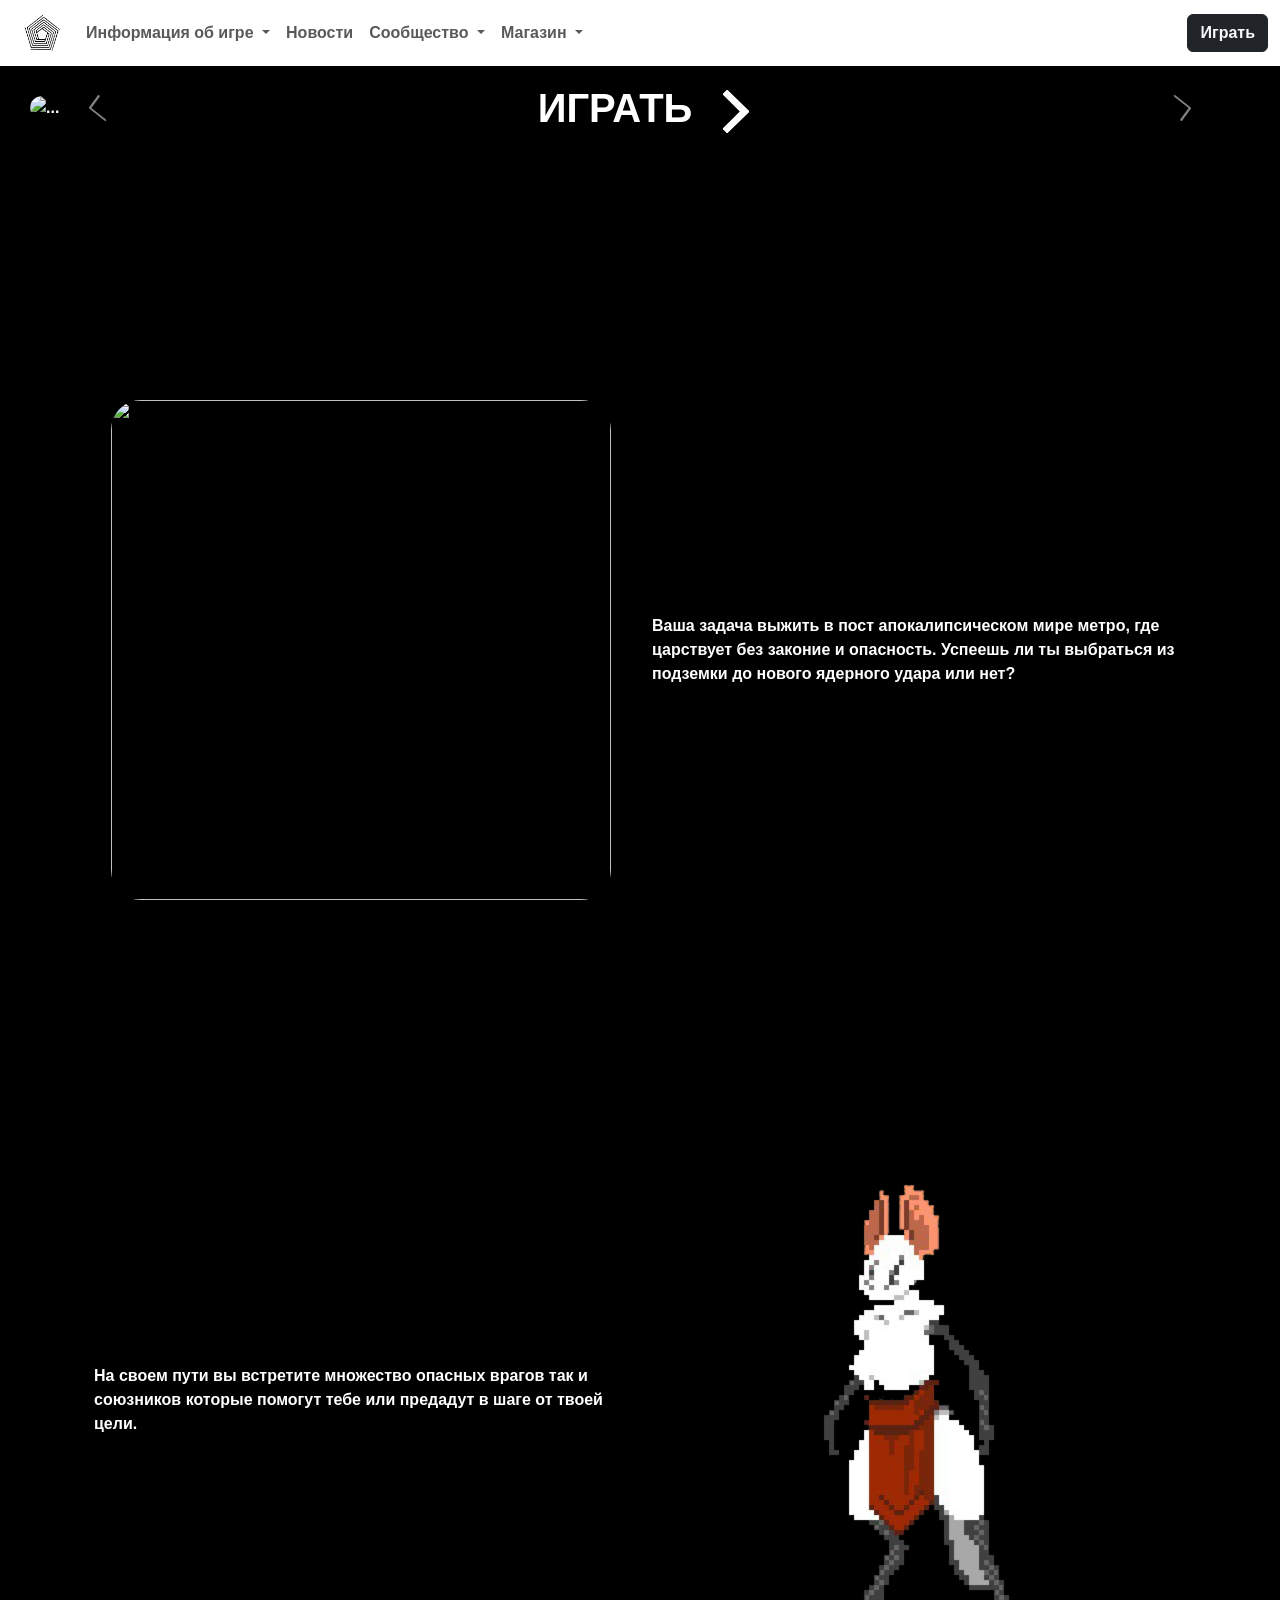
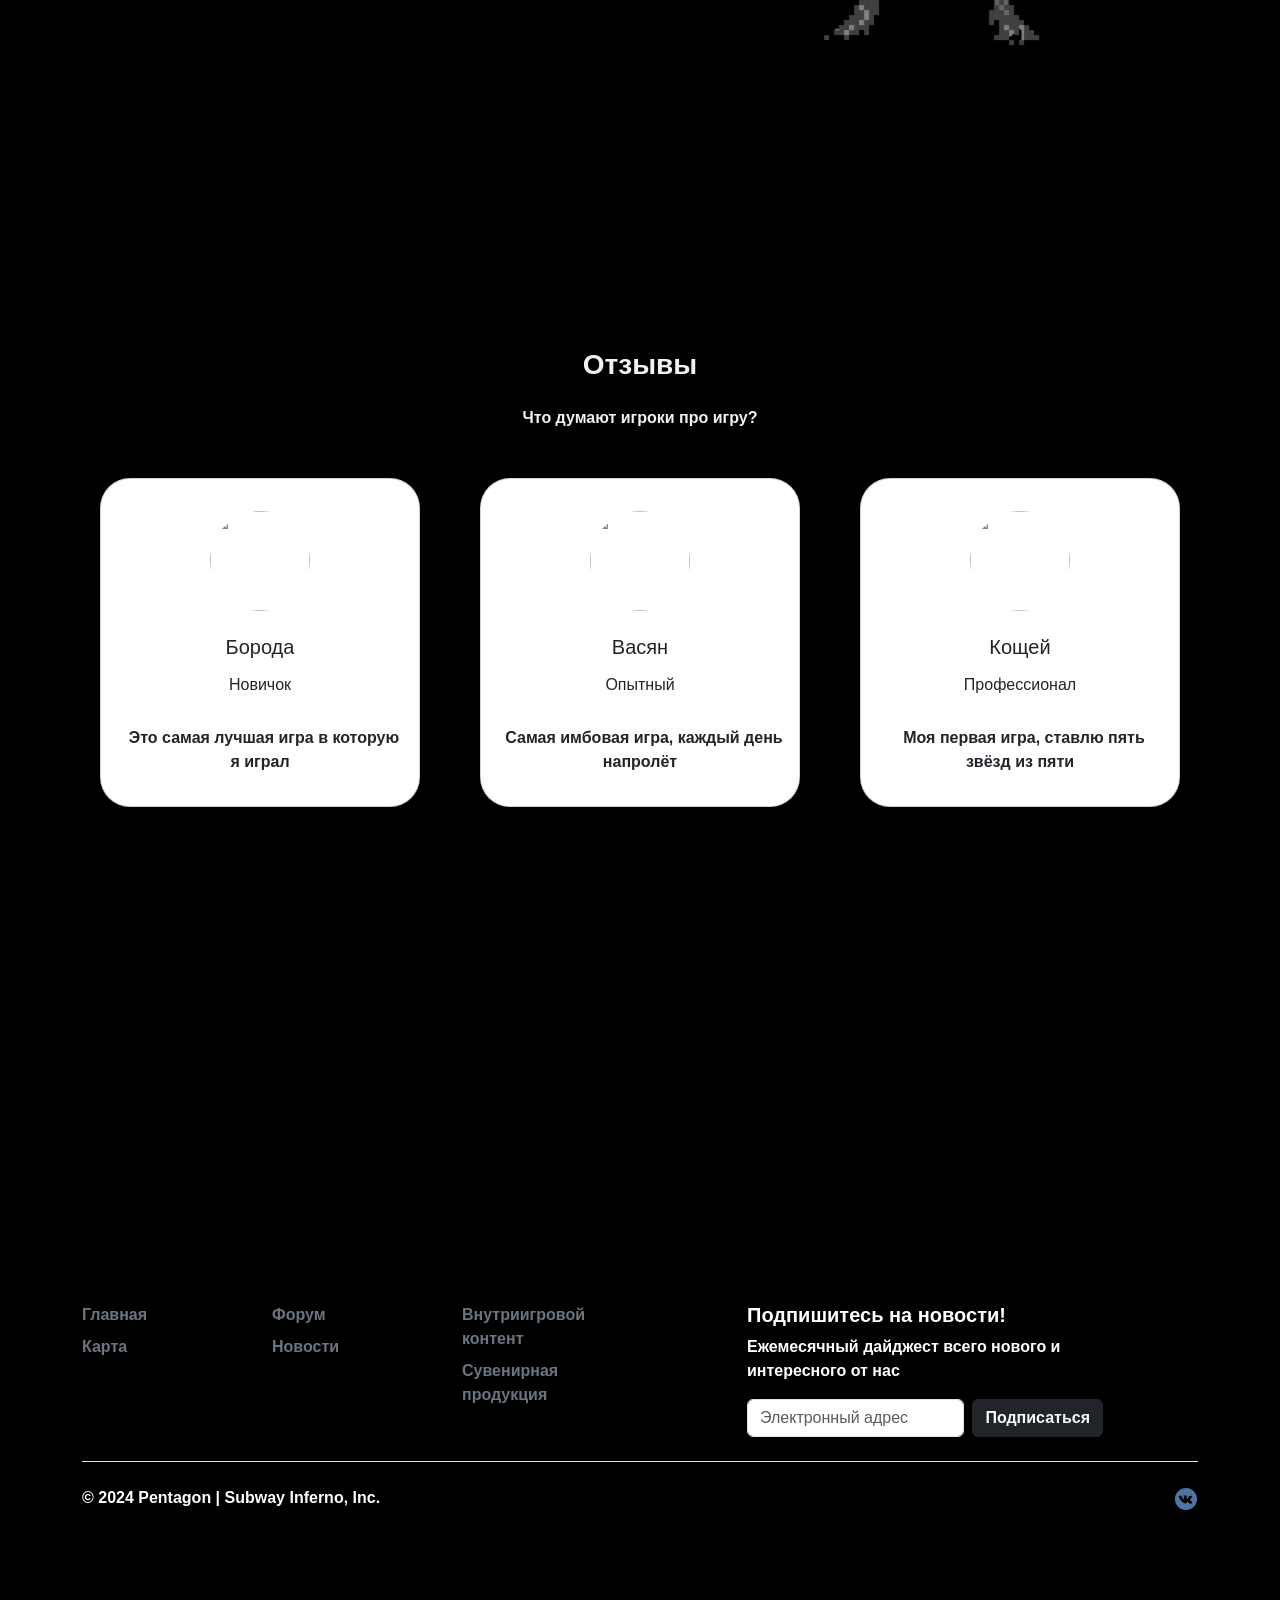
==== commit 384d0059: "Minor fixes" ====
--- a/index.html
+++ b/index.html
@@ -19,7 +19,7 @@
     <nav class="navbar navbar-expand-lg navbar-light bg-body">
         <div class="container-fluid">
             <a class="navbar-brand" href="./index.html">
-              <img src="/images/logo.png" width="40px" height="40px" class="my-logo">
+              <img src="images/logo.png" width="40px" height="40px" class="my-logo">
             </a>
             <button class="navbar-toggler" type="button" data-bs-toggle="collapse" data-bs-target="#navbarScroll"
                 aria-controls="navbarScroll" aria-expanded="false" aria-label="Toggle navigation">
@@ -41,7 +41,7 @@
                             </li>
                         </ul>
 
-                    <li class="nav-item dropdown">
+                    <!-- <li class="nav-item dropdown">
                         <a class="nav-link dropdown-toggle" href="#" id="navbarScrollingDropdown" role="button"
                             data-bs-toggle="dropdown" aria-expanded="false">
                             Карты
@@ -51,7 +51,7 @@
                             <li>
                                 <hr class="dropdown-divider">
                             </li>
-                        </ul>
+                        </ul> -->
 
                     <li class="nav-item">
                         <a class="nav-link" href="./news.html">Новости</a>
